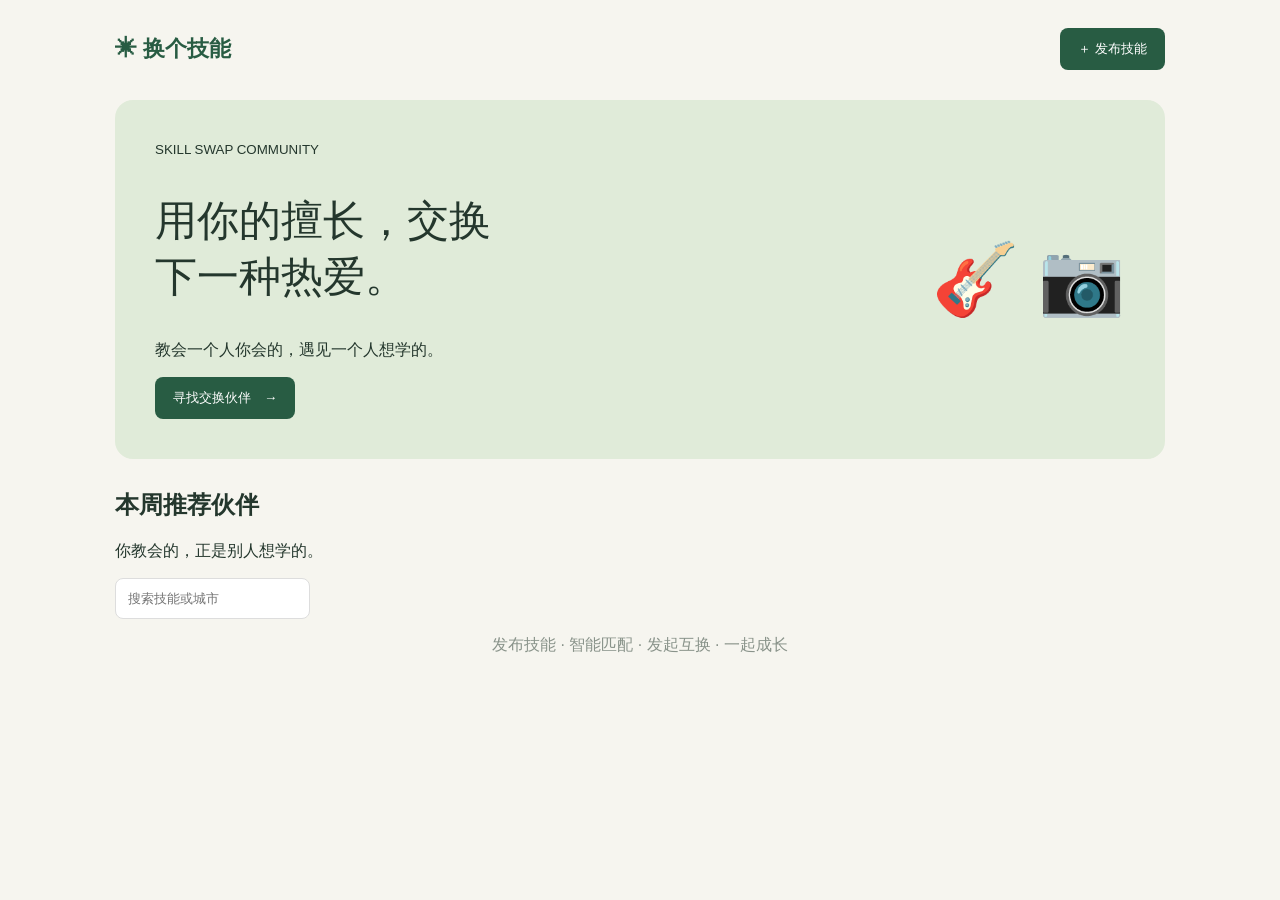
==== index.html @ 458ef76e "Add public SkillSwap homepage" ====
<!doctype html><html lang="zh-CN"><meta charset="utf-8"><meta name="viewport" content="width=device-width,initial-scale=1"><title>换个技能</title><style>body{margin:0;background:#f6f5ef;color:#24372d;font:16px Arial,sans-serif}.wrap{max-width:1050px;margin:auto;padding:28px}.head{display:flex;justify-content:space-between;align-items:center}.logo{font-size:22px;color:#285c43;font-weight:bold}button{border:0;border-radius:8px;padding:12px 18px;background:#285c43;color:white;cursor:pointer}.hero{margin:30px 0;padding:40px;background:#e0ebd9;border-radius:18px;display:flex;justify-content:space-between;align-items:center}.hero h1{font:42px Georgia,serif}.grid{display:grid;grid-template-columns:repeat(3,1fr);gap:16px}.card{background:white;border:1px solid #e7e9e2;border-radius:13px;padding:20px}.tag{display:inline-block;background:#edf3e9;color:#37654a;padding:7px;border-radius:6px;margin:6px 3px}.muted{color:#89938a;font-size:13px}@media(max-width:700px){.grid{grid-template-columns:1fr}.hero{padding:24px}.hero h1{font-size:30px}}</style><div class="wrap"><header class="head"><div class="logo">✳ 换个技能</div><button onclick="publish()">＋ 发布技能</button></header><section class="hero"><div><small>SKILL SWAP COMMUNITY</small><h1>用你的擅长，交换<br>下一种热爱。</h1><p>教会一个人你会的，遇见一个人想学的。</p><button onclick="document.querySelector('#people').scrollIntoView()">寻找交换伙伴　→</button></div><div style="font-size:70px">🎸 📷</div></section><h2 id="people">本周推荐伙伴</h2><p>你教会的，正是别人想学的。</p><input id="q" placeholder="搜索技能或城市" oninput="draw()" style="padding:12px;border:1px solid #ddd;border-radius:8px"><div class="grid" id="cards"></div><p style="text-align:center;color:#89938a">发布技能 · 智能匹配 · 发起互换 · 一起成长</p></div><script>let a=[['林檬','上海','产品设计师','UI设计','日语','你教她 Python，交换 UI设计'],['阿哲','杭州','摄影师','摄影','吉他','你教他 英语，交换 摄影'],['Mia','远程','英语教师','英语口语','烘焙','你教她 烘焙，交换 英语口语'],['小周','上海','工程师','Python','摄影','你教他 摄影，交换 Python'],['安然','苏州','视觉设计师','品牌设计','咖啡','你教她 咖啡，交换 品牌设计'],['嘉木','南京','音乐爱好者','吉他','英语','你教他 英语，交换 吉他']];function draw(){let q=document.querySelector('#q').value.toLowerCase();document.querySelector('#cards').innerHTML=a.filter(x=>x.join(' ').toLowerCase().includes(q)).map((x,i)=>'<article class="card"><h3>◉ '+x[0]+' · '+x[1]+'</h3><p class="muted">'+x[2]+'</p><span class="tag">可教 '+x[3]+'</span><span class="tag">想学 '+x[4]+'</span><p>'+x[5]+'</p><p class="muted">每周都可以约时间，一起练习和成长。</p><button onclick="invite(''+x[0]+'')">发起交换　→</button></article>').join('')}function invite(n){alert('已向 '+n+' 发送技能交换邀请！')}function publish(){let s=prompt('你擅长什么技能？');if(s){a.unshift(['你','本地','新伙伴',s,'待匹配','技能已发布，等待匹配']);draw();alert('发布成功！')}}draw();</script></html>
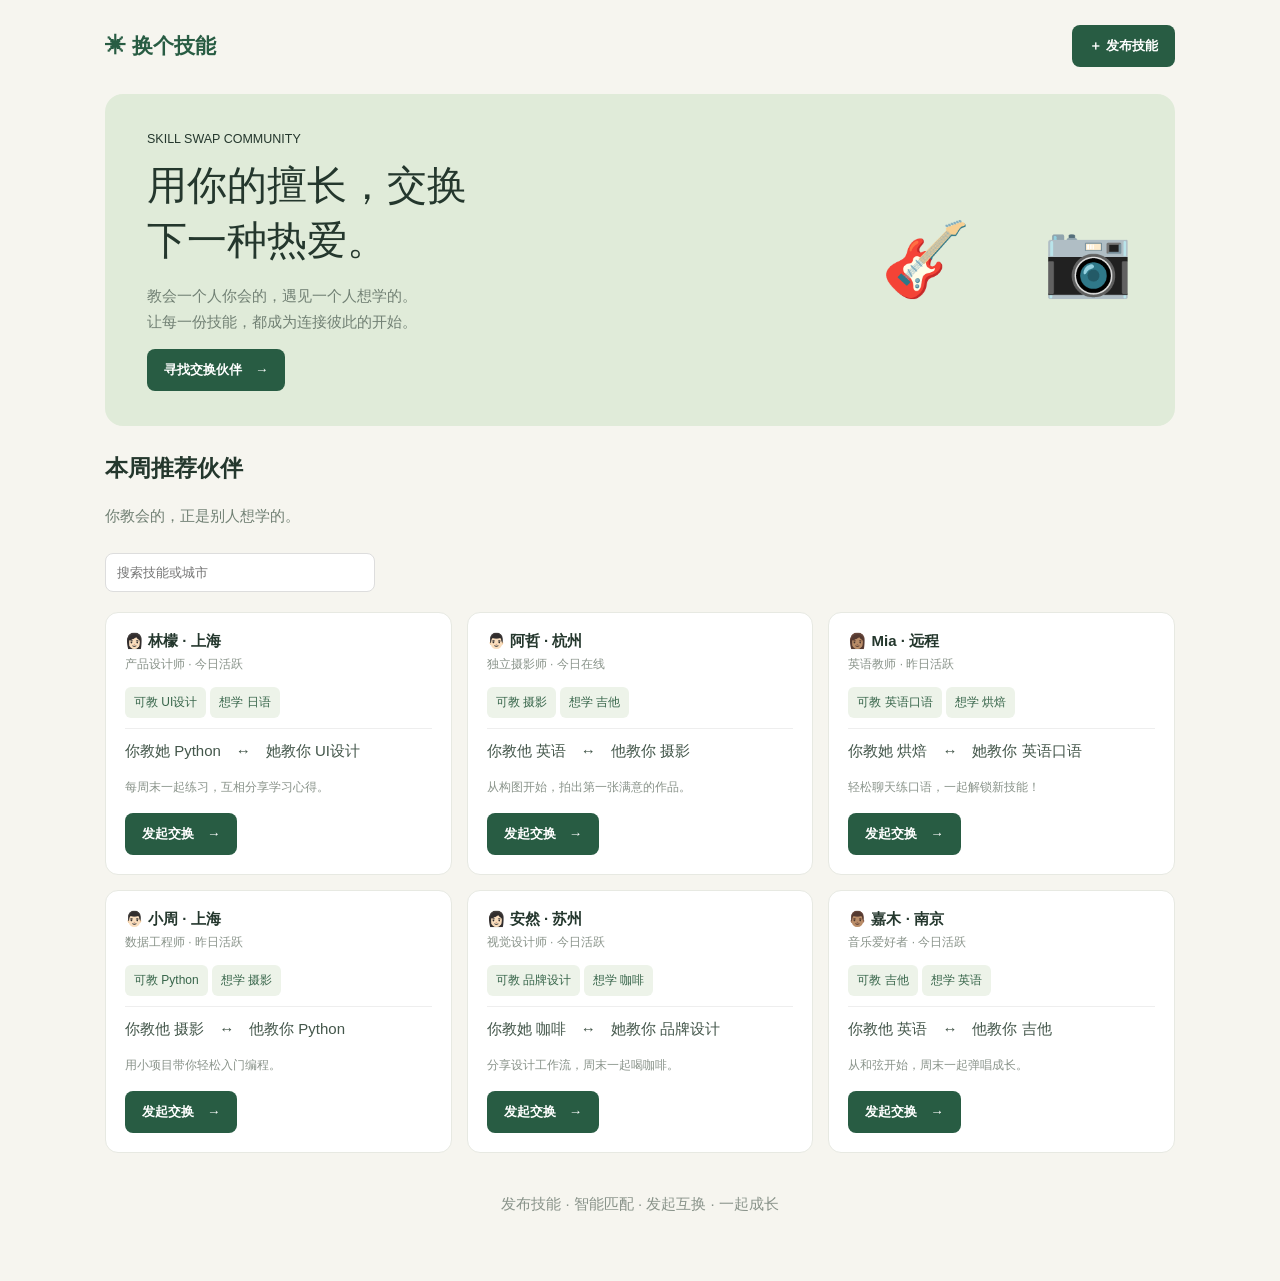
==== commit 0c326df4: "Fix SkillSwap match cards and interactions Updated the title and styles for the skill swap community" ====
--- a/index.html
+++ b/index.html
@@ -1 +1 @@
-<!doctype html><html lang="zh-CN"><meta charset="utf-8"><meta name="viewport" content="width=device-width,initial-scale=1"><title>换个技能</title><style>body{margin:0;background:#f6f5ef;color:#24372d;font:16px Arial,sans-serif}.wrap{max-width:1050px;margin:auto;padding:28px}.head{display:flex;justify-content:space-between;align-items:center}.logo{font-size:22px;color:#285c43;font-weight:bold}button{border:0;border-radius:8px;padding:12px 18px;background:#285c43;color:white;cursor:pointer}.hero{margin:30px 0;padding:40px;background:#e0ebd9;border-radius:18px;display:flex;justify-content:space-between;align-items:center}.hero h1{font:42px Georgia,serif}.grid{display:grid;grid-template-columns:repeat(3,1fr);gap:16px}.card{background:white;border:1px solid #e7e9e2;border-radius:13px;padding:20px}.tag{display:inline-block;background:#edf3e9;color:#37654a;padding:7px;border-radius:6px;margin:6px 3px}.muted{color:#89938a;font-size:13px}@media(max-width:700px){.grid{grid-template-columns:1fr}.hero{padding:24px}.hero h1{font-size:30px}}</style><div class="wrap"><header class="head"><div class="logo">✳ 换个技能</div><button onclick="publish()">＋ 发布技能</button></header><section class="hero"><div><small>SKILL SWAP COMMUNITY</small><h1>用你的擅长，交换<br>下一种热爱。</h1><p>教会一个人你会的，遇见一个人想学的。</p><button onclick="document.querySelector('#people').scrollIntoView()">寻找交换伙伴　→</button></div><div style="font-size:70px">🎸 📷</div></section><h2 id="people">本周推荐伙伴</h2><p>你教会的，正是别人想学的。</p><input id="q" placeholder="搜索技能或城市" oninput="draw()" style="padding:12px;border:1px solid #ddd;border-radius:8px"><div class="grid" id="cards"></div><p style="text-align:center;color:#89938a">发布技能 · 智能匹配 · 发起互换 · 一起成长</p></div><script>let a=[['林檬','上海','产品设计师','UI设计','日语','你教她 Python，交换 UI设计'],['阿哲','杭州','摄影师','摄影','吉他','你教他 英语，交换 摄影'],['Mia','远程','英语教师','英语口语','烘焙','你教她 烘焙，交换 英语口语'],['小周','上海','工程师','Python','摄影','你教他 摄影，交换 Python'],['安然','苏州','视觉设计师','品牌设计','咖啡','你教她 咖啡，交换 品牌设计'],['嘉木','南京','音乐爱好者','吉他','英语','你教他 英语，交换 吉他']];function draw(){let q=document.querySelector('#q').value.toLowerCase();document.querySelector('#cards').innerHTML=a.filter(x=>x.join(' ').toLowerCase().includes(q)).map((x,i)=>'<article class="card"><h3>◉ '+x[0]+' · '+x[1]+'</h3><p class="muted">'+x[2]+'</p><span class="tag">可教 '+x[3]+'</span><span class="tag">想学 '+x[4]+'</span><p>'+x[5]+'</p><p class="muted">每周都可以约时间，一起练习和成长。</p><button onclick="invite(''+x[0]+'')">发起交换　→</button></article>').join('')}function invite(n){alert('已向 '+n+' 发送技能交换邀请！')}function publish(){let s=prompt('你擅长什么技能？');if(s){a.unshift(['你','本地','新伙伴',s,'待匹配','技能已发布，等待匹配']);draw();alert('发布成功！')}}draw();</script></html>
+<!doctype html><html lang="zh-CN"><meta charset="utf-8"><meta name="viewport" content="width=device-width,initial-scale=1"><title>换个技能｜技能互换社区</title><style>*{box-sizing:border-box}body{margin:0;background:#f6f5ef;color:#24372d;font:15px Arial,"Noto Sans SC",sans-serif}.wrap{max-width:1120px;margin:auto;padding:25px}.head{display:flex;justify-content:space-between;align-items:center}.logo{font-size:21px;color:#285c43;font-weight:bold}button{border:0;border-radius:8px;padding:12px 17px;background:#285c43;color:white;cursor:pointer;font-weight:bold}.hero{margin:27px 0;background:#e0ebd9;border-radius:18px;padding:35px 42px;display:flex;justify-content:space-between;align-items:center;min-height:220px}.hero h1{font:40px Georgia,serif;margin:12px 0}.sub{color:#718074;line-height:1.7}.grid{display:grid;grid-template-columns:repeat(3,1fr);gap:15px}.card{background:white;border:1px solid #e7e9e2;border-radius:13px;padding:19px}.person{font-weight:bold}.meta,.muted{color:#89938a;font-size:12px;margin-top:5px}.tag{display:inline-block;background:#edf3e9;color:#37654a;padding:7px 9px;border-radius:6px;margin:14px 4px 10px 0;font-size:12px}.swap{border-top:1px solid #eee;padding:13px 0;color:#43564a}.muted{margin-bottom:17px}.search{padding:11px;border:1px solid #ddd;border-radius:8px;margin:10px 0 20px;width:270px}.foot{text-align:center;color:#89938a;padding:27px}@media(max-width:700px){.grid{grid-template-columns:1fr}.wrap{padding:15px}.hero{padding:25px}.hero h1{font-size:30px}}</style><div class="wrap"><header class="head"><div class="logo">✳ 换个技能</div><button onclick="publish()">＋ 发布技能</button></header><section class="hero"><div><small>SKILL SWAP COMMUNITY</small><h1>用你的擅长，交换<br>下一种热爱。</h1><p class="sub">教会一个人你会的，遇见一个人想学的。<br>让每一份技能，都成为连接彼此的开始。</p><button onclick="document.querySelector('#matches').scrollIntoView()">寻找交换伙伴　→</button></div><div style="font-size:72px">🎸　📷</div></section><h2 id="matches">本周推荐伙伴</h2><p class="sub">你教会的，正是别人想学的。</p><input class="search" placeholder="搜索技能或城市" oninput="find()"><div class="grid"><article class="card"><div class="person">👩🏻 林檬 · 上海</div><div class="meta">产品设计师 · 今日活跃</div><span class="tag">可教 UI设计</span><span class="tag">想学 日语</span><div class="swap">你教她 Python　↔　她教你 UI设计</div><p class="muted">每周末一起练习，互相分享学习心得。</p><button onclick="invite()">发起交换　→</button></article><article class="card"><div class="person">👨🏻 阿哲 · 杭州</div><div class="meta">独立摄影师 · 今日在线</div><span class="tag">可教 摄影</span><span class="tag">想学 吉他</span><div class="swap">你教他 英语　↔　他教你 摄影</div><p class="muted">从构图开始，拍出第一张满意的作品。</p><button onclick="invite()">发起交换　→</button></article><article class="card"><div class="person">👩🏽 Mia · 远程</div><div class="meta">英语教师 · 昨日活跃</div><span class="tag">可教 英语口语</span><span class="tag">想学 烘焙</span><div class="swap">你教她 烘焙　↔　她教你 英语口语</div><p class="muted">轻松聊天练口语，一起解锁新技能！</p><button onclick="invite()">发起交换　→</button></article><article class="card"><div class="person">👨🏻 小周 · 上海</div><div class="meta">数据工程师 · 昨日活跃</div><span class="tag">可教 Python</span><span class="tag">想学 摄影</span><div class="swap">你教他 摄影　↔　他教你 Python</div><p class="muted">用小项目带你轻松入门编程。</p><button onclick="invite()">发起交换　→</button></article><article class="card"><div class="person">👩🏻 安然 · 苏州</div><div class="meta">视觉设计师 · 今日活跃</div><span class="tag">可教 品牌设计</span><span class="tag">想学 咖啡</span><div class="swap">你教她 咖啡　↔　她教你 品牌设计</div><p class="muted">分享设计工作流，周末一起喝咖啡。</p><button onclick="invite()">发起交换　→</button></article><article class="card"><div class="person">👨🏽 嘉木 · 南京</div><div class="meta">音乐爱好者 · 今日活跃</div><span class="tag">可教 吉他</span><span class="tag">想学 英语</span><div class="swap">你教他 英语　↔　他教你 吉他</div><p class="muted">从和弦开始，周末一起弹唱成长。</p><button onclick="invite()">发起交换　→</button></article></div><p class="foot">发布技能 · 智能匹配 · 发起互换 · 一起成长</p></div><script>function find(){let q=document.querySelector('.search').value.toLowerCase();document.querySelectorAll('.card').forEach(c=>c.hidden=!c.innerText.toLowerCase().includes(q))}function invite(){alert('交换邀请已发出！')}function publish(){let s=prompt('你擅长什么技能？');if(s)alert('已发布「'+s+'」，正在为你匹配伙伴！')}</script></html>
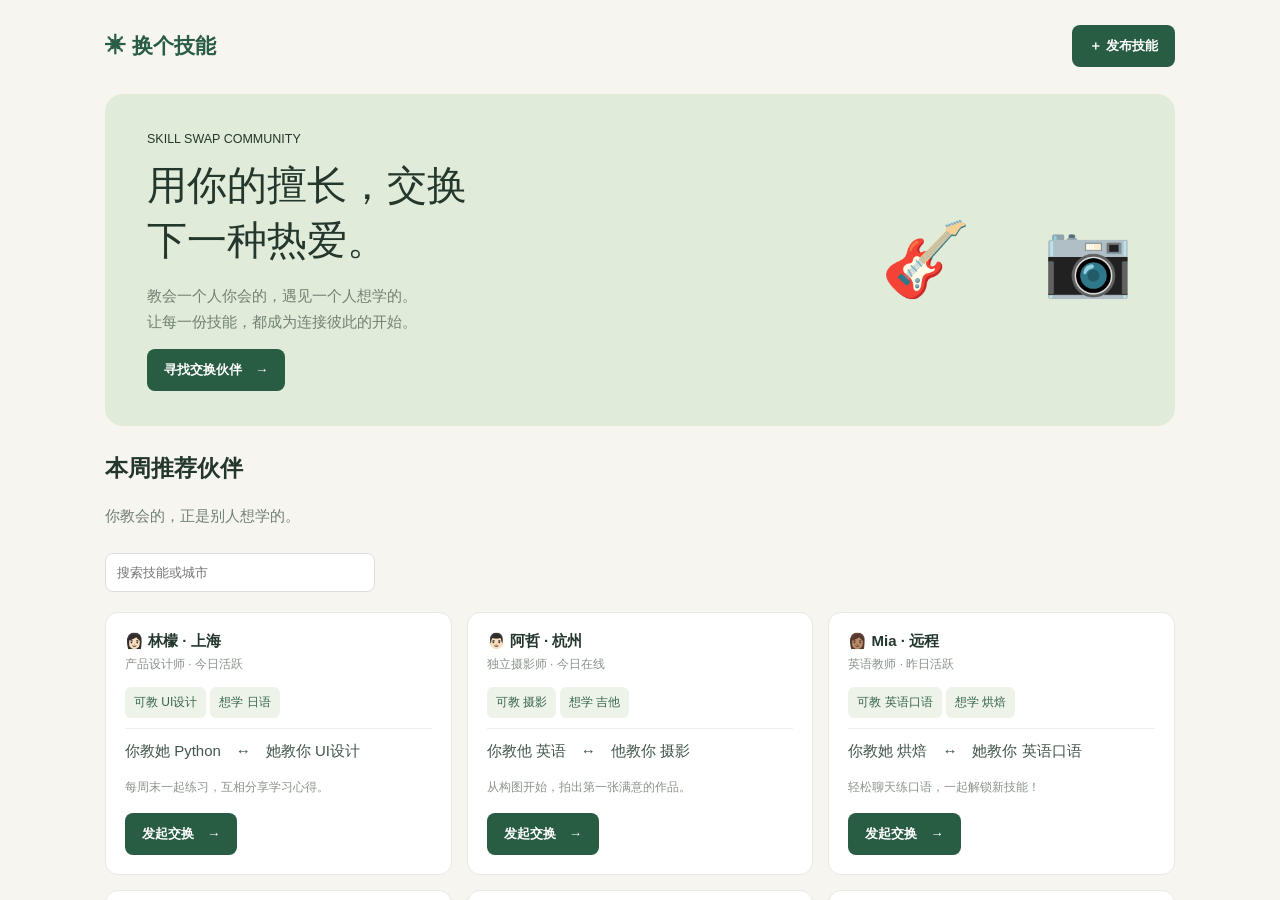
==== commit b03bcdc4: "Restore stable SkillSwap entry" ====
--- a/index.html
+++ b/index.html
@@ -1 +1 @@
-<!doctype html><html lang="zh-CN"><meta charset="utf-8"><meta name="viewport" content="width=device-width,initial-scale=1"><title>换个技能｜技能互换社区</title><style>*{box-sizing:border-box}body{margin:0;background:#f6f5ef;color:#24372d;font:15px Arial,"Noto Sans SC",sans-serif}.wrap{max-width:1120px;margin:auto;padding:25px}.head{display:flex;justify-content:space-between;align-items:center}.logo{font-size:21px;color:#285c43;font-weight:bold}button{border:0;border-radius:8px;padding:12px 17px;background:#285c43;color:white;cursor:pointer;font-weight:bold}.hero{margin:27px 0;background:#e0ebd9;border-radius:18px;padding:35px 42px;display:flex;justify-content:space-between;align-items:center;min-height:220px}.hero h1{font:40px Georgia,serif;margin:12px 0}.sub{color:#718074;line-height:1.7}.grid{display:grid;grid-template-columns:repeat(3,1fr);gap:15px}.card{background:white;border:1px solid #e7e9e2;border-radius:13px;padding:19px}.person{font-weight:bold}.meta,.muted{color:#89938a;font-size:12px;margin-top:5px}.tag{display:inline-block;background:#edf3e9;color:#37654a;padding:7px 9px;border-radius:6px;margin:14px 4px 10px 0;font-size:12px}.swap{border-top:1px solid #eee;padding:13px 0;color:#43564a}.muted{margin-bottom:17px}.search{padding:11px;border:1px solid #ddd;border-radius:8px;margin:10px 0 20px;width:270px}.foot{text-align:center;color:#89938a;padding:27px}@media(max-width:700px){.grid{grid-template-columns:1fr}.wrap{padding:15px}.hero{padding:25px}.hero h1{font-size:30px}}</style><div class="wrap"><header class="head"><div class="logo">✳ 换个技能</div><button onclick="publish()">＋ 发布技能</button></header><section class="hero"><div><small>SKILL SWAP COMMUNITY</small><h1>用你的擅长，交换<br>下一种热爱。</h1><p class="sub">教会一个人你会的，遇见一个人想学的。<br>让每一份技能，都成为连接彼此的开始。</p><button onclick="document.querySelector('#matches').scrollIntoView()">寻找交换伙伴　→</button></div><div style="font-size:72px">🎸　📷</div></section><h2 id="matches">本周推荐伙伴</h2><p class="sub">你教会的，正是别人想学的。</p><input class="search" placeholder="搜索技能或城市" oninput="find()"><div class="grid"><article class="card"><div class="person">👩🏻 林檬 · 上海</div><div class="meta">产品设计师 · 今日活跃</div><span class="tag">可教 UI设计</span><span class="tag">想学 日语</span><div class="swap">你教她 Python　↔　她教你 UI设计</div><p class="muted">每周末一起练习，互相分享学习心得。</p><button onclick="invite()">发起交换　→</button></article><article class="card"><div class="person">👨🏻 阿哲 · 杭州</div><div class="meta">独立摄影师 · 今日在线</div><span class="tag">可教 摄影</span><span class="tag">想学 吉他</span><div class="swap">你教他 英语　↔　他教你 摄影</div><p class="muted">从构图开始，拍出第一张满意的作品。</p><button onclick="invite()">发起交换　→</button></article><article class="card"><div class="person">👩🏽 Mia · 远程</div><div class="meta">英语教师 · 昨日活跃</div><span class="tag">可教 英语口语</span><span class="tag">想学 烘焙</span><div class="swap">你教她 烘焙　↔　她教你 英语口语</div><p class="muted">轻松聊天练口语，一起解锁新技能！</p><button onclick="invite()">发起交换　→</button></article><article class="card"><div class="person">👨🏻 小周 · 上海</div><div class="meta">数据工程师 · 昨日活跃</div><span class="tag">可教 Python</span><span class="tag">想学 摄影</span><div class="swap">你教他 摄影　↔　他教你 Python</div><p class="muted">用小项目带你轻松入门编程。</p><button onclick="invite()">发起交换　→</button></article><article class="card"><div class="person">👩🏻 安然 · 苏州</div><div class="meta">视觉设计师 · 今日活跃</div><span class="tag">可教 品牌设计</span><span class="tag">想学 咖啡</span><div class="swap">你教她 咖啡　↔　她教你 品牌设计</div><p class="muted">分享设计工作流，周末一起喝咖啡。</p><button onclick="invite()">发起交换　→</button></article><article class="card"><div class="person">👨🏽 嘉木 · 南京</div><div class="meta">音乐爱好者 · 今日活跃</div><span class="tag">可教 吉他</span><span class="tag">想学 英语</span><div class="swap">你教他 英语　↔　他教你 吉他</div><p class="muted">从和弦开始，周末一起弹唱成长。</p><button onclick="invite()">发起交换　→</button></article></div><p class="foot">发布技能 · 智能匹配 · 发起互换 · 一起成长</p></div><script>function find(){let q=document.querySelector('.search').value.toLowerCase();document.querySelectorAll('.card').forEach(c=>c.hidden=!c.innerText.toLowerCase().includes(q))}function invite(){alert('交换邀请已发出！')}function publish(){let s=prompt('你擅长什么技能？');if(s)alert('已发布「'+s+'」，正在为你匹配伙伴！')}</script></html>
+<!doctype html><html lang="zh-CN"><meta charset="utf-8"><meta name="viewport" content="width=device-width,initial-scale=1"><title>换个技能</title><style>html,body{margin:0;min-height:100%;overflow:hidden}iframe{display:block;width:100%;height:100vh;border:0}</style><iframe title="换个技能技能互换平台" src="previous-demo.html"></iframe></html>
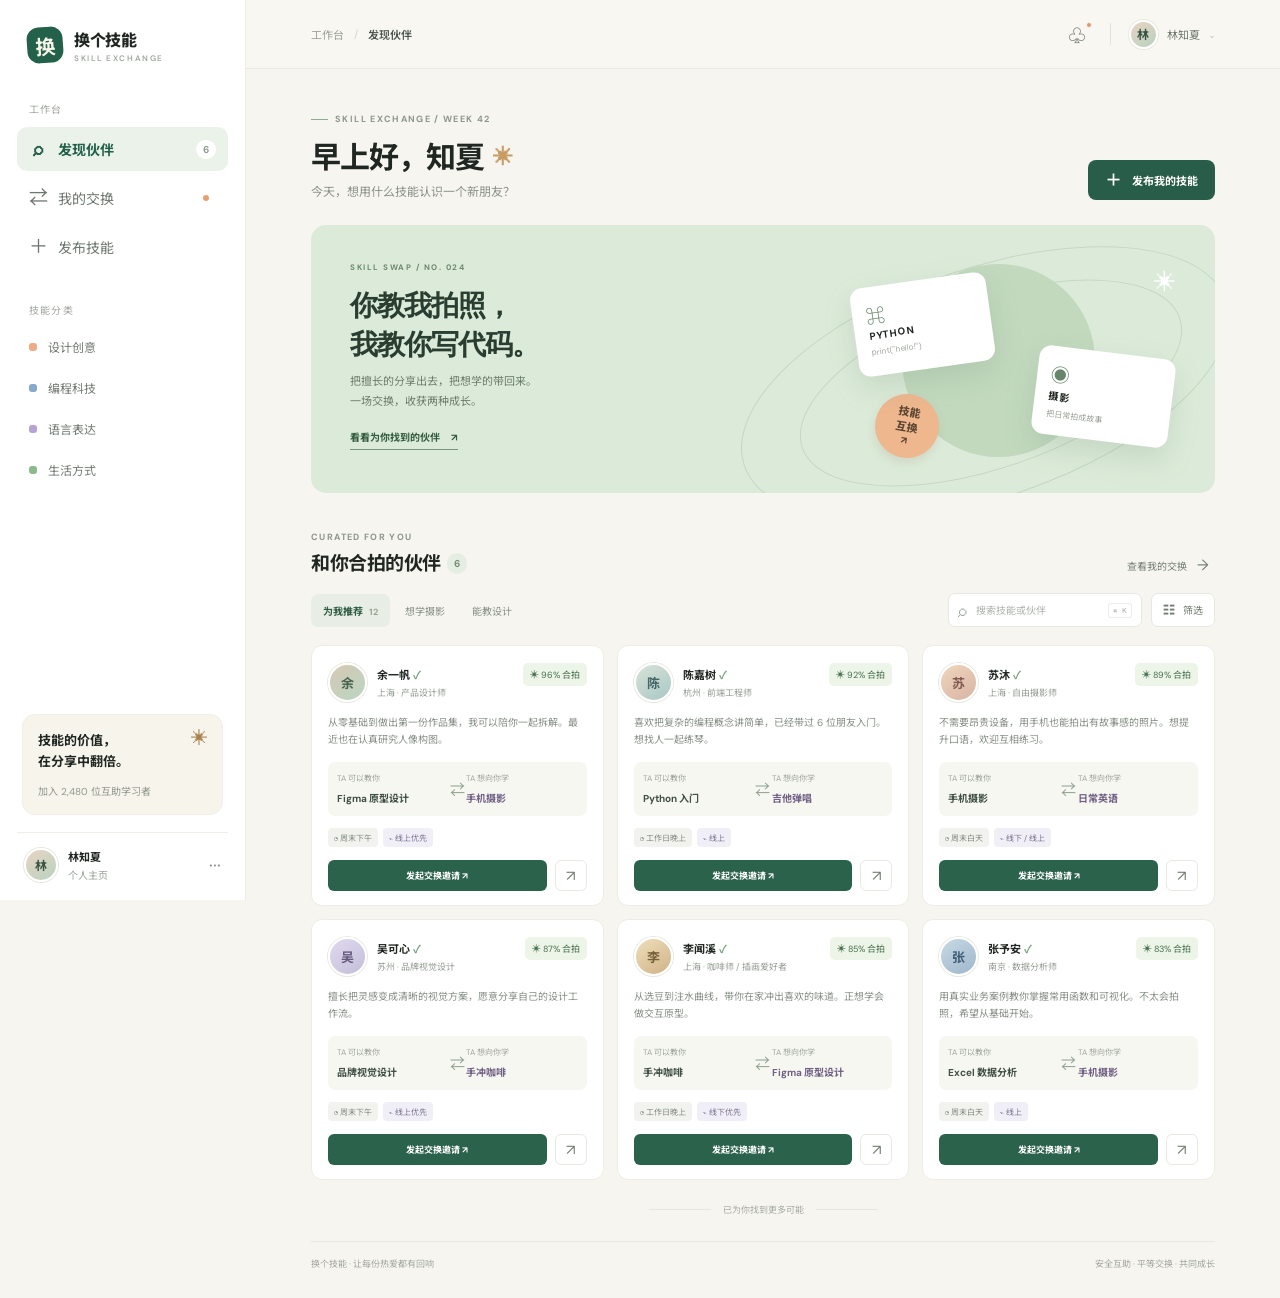
==== commit 017c489f: "Publish full SkillSwap experience" ====
--- a/index.html
+++ b/index.html
@@ -1 +1,79 @@
-<!doctype html><html lang="zh-CN"><meta charset="utf-8"><meta name="viewport" content="width=device-width,initial-scale=1"><title>换个技能</title><style>html,body{margin:0;min-height:100%;overflow:hidden}iframe{display:block;width:100%;height:100vh;border:0}</style><iframe title="换个技能技能互换平台" src="previous-demo.html"></iframe></html>
+<!doctype html>
+<html lang="zh-CN">
+<head>
+  <meta charset="UTF-8">
+  <meta name="viewport" content="width=device-width, initial-scale=1">
+  <meta name="theme-color" content="#f6f5ef">
+  <title>换个技能 · 让擅长的遇见想学的</title>
+  <link rel="preconnect" href="https://fonts.googleapis.com">
+  <link rel="preconnect" href="https://fonts.gstatic.com" crossorigin>
+  <link href="https://fonts.googleapis.com/css2?family=DM+Sans:wght@400;500;600;700&family=Noto+Sans+SC:wght@400;500;600;700;800&display=swap" rel="stylesheet">
+  <link rel="stylesheet" href="styles.css">
+</head>
+<body>
+  <div class="app-shell">
+    <aside class="sidebar">
+      <a class="brand" href="#discover" aria-label="换个技能首页"><span class="brand-mark">换</span><span>换个技能<small>SKILL EXCHANGE</small></span></a>
+      <div class="side-label">工作台</div>
+      <nav class="side-nav" aria-label="主导航">
+        <button class="nav-item active" data-page="discover"><span class="nav-icon">⌕</span>发现伙伴 <span class="nav-count">12</span></button>
+        <button class="nav-item" data-page="exchanges"><span class="nav-icon">⇄</span>我的交换 <span class="nav-dot"></span></button>
+        <button class="nav-item" data-page="publish"><span class="nav-icon">＋</span>发布技能</button>
+      </nav>
+      <div class="side-label explore-label">技能分类</div>
+      <div class="category-list">
+        <button data-category="设计创意"><i class="category-dot peach"></i>设计创意</button>
+        <button data-category="编程科技"><i class="category-dot blue"></i>编程科技</button>
+        <button data-category="语言表达"><i class="category-dot lilac"></i>语言表达</button>
+        <button data-category="生活方式"><i class="category-dot green"></i>生活方式</button>
+      </div>
+      <div class="sidebar-bottom">
+        <div class="community-note"><span class="spark">✳</span><b>技能的价值，<br>在分享中翻倍。</b><small>加入 2,480 位互助学习者</small></div>
+        <button class="profile-mini" data-page="profile"><span class="avatar avatar-me">林</span><span><b>林知夏</b><small>个人主页</small></span><span class="more">···</span></button>
+      </div>
+    </aside>
+
+    <main class="main-area">
+      <header class="topbar">
+        <div class="crumb"><span>工作台</span><b>/</b><strong id="crumb-current">发现伙伴</strong></div>
+        <div class="top-actions"><button class="icon-button" aria-label="通知">♧<i></i></button><span class="top-divider"></span><span class="top-user"><span class="avatar avatar-me">林</span><span>林知夏</span><span class="chevron">⌄</span></span></div>
+      </header>
+
+      <section class="page active" id="page-discover">
+        <div class="welcome-row"><div><div class="eyebrow"><span class="eyebrow-line"></span>SKILL EXCHANGE / WEEK 42</div><h1>早上好，知夏 <span class="wave">✳</span></h1><p>今天，想用什么技能认识一个新朋友？</p></div><button class="button button-dark" data-page="publish"><span>＋</span> 发布我的技能</button></div>
+        <section class="hero-card">
+          <div class="hero-copy"><span class="hero-kicker">SKILL SWAP / NO. 024</span><h2>你教我拍照，<br>我教你写代码。</h2><p>把擅长的分享出去，把想学的带回来。<br>一场交换，收获两种成长。</p><button class="hero-cta" data-scroll="matches">看看为你找到的伙伴 <span>↗</span></button></div>
+          <div class="hero-art" aria-hidden="true"><div class="orbit orbit-one"></div><div class="orbit orbit-two"></div><div class="art-sun"></div><div class="art-card art-code"><span>⌘</span><b>PYTHON</b><small>print("hello!")</small></div><div class="art-card art-camera"><span>◉</span><b>摄影</b><small>把日常拍成故事</small></div><div class="art-sticker">技能<br>互换 <span>↗</span></div><div class="art-sparkle">✳</div></div>
+        </section>
+        <div class="section-title-row" id="matches"><div><div class="eyebrow">CURATED FOR YOU</div><h2>和你合拍的伙伴 <span class="result-num">12</span></h2></div><button class="text-button" data-page="exchanges">查看我的交换 <span>→</span></button></div>
+        <div class="filter-row"><div class="filter-tabs"><button class="filter-tab selected" data-filter="all">为我推荐 <span>12</span></button><button class="filter-tab" data-filter="teach">想学摄影</button><button class="filter-tab" data-filter="learn">能教设计</button></div><label class="search-box"><span>⌕</span><input id="search-input" type="search" placeholder="搜索技能或伙伴"><kbd>⌘ K</kbd></label><button class="filter-button" id="filter-button">☷ <span>筛选</span></button></div>
+        <div class="match-grid" id="match-grid"></div>
+        <div class="load-row"><span></span><small>已为你找到更多可能</small><span></span></div>
+        <footer class="page-footer"><span>换个技能 · 让每份热爱都有回响</span><span>安全互助 · 平等交换 · 共同成长</span></footer>
+      </section>
+
+      <section class="page" id="page-exchanges">
+        <div class="page-heading"><div><div class="eyebrow"><span class="eyebrow-line"></span>YOUR LEARNING JOURNEY</div><h1>我的交换</h1><p>每一次互相成就，都从一个小小的约定开始。</p></div><button class="button button-dark" data-page="publish"><span>＋</span> 发布技能</button></div>
+        <div class="stats-row"><div class="stat-card"><span>进行中的交换</span><b>02</b><small>本周安排了 3 次学习</small></div><div class="stat-card"><span>等待回应</span><b>03</b><small>新的连接正在发生</small></div><div class="stat-card"><span>累计互助时长</span><b>8.5<em>小时</em></b><small>比上个月多了 2 小时</small></div></div>
+        <div class="section-title-row exchange-heading"><div><div class="eyebrow">KEEP THE MOMENTUM</div><h2>交换进度</h2></div></div>
+        <div class="exchange-tabs"><button class="exchange-tab selected" data-state="active">进行中 <span>2</span></button><button class="exchange-tab" data-state="pending">待回应 <span>3</span></button><button class="exchange-tab" data-state="done">已完成 <span>4</span></button></div>
+        <div id="exchange-list" class="exchange-list"></div>
+      </section>
+
+      <section class="page" id="page-publish">
+        <div class="page-heading"><div><div class="eyebrow"><span class="eyebrow-line"></span>GIVE A LITTLE, LEARN A LOT</div><h1>发布你的技能</h1><p>你不需要是专家，只要比对方多走过几步。</p></div><div class="step-indicator"><span class="step-current">01</span><span class="step-line"></span><span>02</span><span class="step-line"></span><span>03</span></div></div>
+        <div class="publish-layout"><form id="publish-form" class="publish-form"><div class="form-card"><div class="form-section-heading"><span class="form-icon peach-bg">↗</span><div><h2>我可以教</h2><p>分享你愿意带别人入门的技能</p></div><span class="required">必填</span></div><label class="field-label">技能名称 <span>*</span></label><div class="skill-input-wrap"><span>✳</span><input required name="teach" placeholder="例如：手机摄影、Excel 数据分析"></div><div class="suggestion-chips"><button type="button" data-fill="teach" data-value="手机摄影">手机摄影</button><button type="button" data-fill="teach" data-value="Figma 原型设计">Figma 原型设计</button><button type="button" data-fill="teach" data-value="Python 入门">Python 入门</button></div><label class="field-label">你的熟练程度</label><div class="level-options"><label><input type="radio" name="teachLevel" value="入门" checked><span>刚刚上手</span></label><label><input type="radio" name="teachLevel" value="熟练"><span>熟练应用</span></label><label><input type="radio" name="teachLevel" value="擅长"><span>经验丰富</span></label></div><label class="field-label">你能带对方做到什么？</label><textarea name="teachDesc" placeholder="例如：从构图和光线开始，带你拍出第一组满意的街拍照片。" rows="3"></textarea></div>
+          <div class="form-card"><div class="form-section-heading"><span class="form-icon lilac-bg">↓</span><div><h2>我想学</h2><p>告诉伙伴你最近好奇的事</p></div><span class="optional">可选</span></div><label class="field-label">想学习的技能</label><div class="skill-input-wrap"><span>⌕</span><input name="learn" placeholder="例如：吉他弹唱、日常英语"></div><div class="suggestion-chips"><button type="button" data-fill="learn" data-value="吉他弹唱">吉他弹唱</button><button type="button" data-fill="learn" data-value="日常英语">日常英语</button><button type="button" data-fill="learn" data-value="烘焙甜点">烘焙甜点</button></div><label class="field-label">希望的交换方式</label><div class="format-options"><label><input type="radio" name="format" value="线上" checked><span>⌁ 线上视频</span></label><label><input type="radio" name="format" value="线下"><span>⌖ 线下见面</span></label><label><input type="radio" name="format" value="都可以"><span>✳ 都可以</span></label></div></div>
+          <div class="form-card availability-card"><div class="form-section-heading"><span class="form-icon green-bg">◷</span><div><h2>什么时候方便？</h2><p>让匹配更容易发生</p></div></div><div class="availability-options"><label><input type="checkbox" name="time" value="工作日晚上"><span>工作日晚上</span></label><label><input type="checkbox" name="time" value="周末白天"><span>周末白天</span></label><label><input type="checkbox" name="time" value="周末晚上"><span>周末晚上</span></label></div></div><div class="form-actions"><button class="button button-light" type="button" data-page="discover">先逛逛</button><button class="button button-dark" type="submit">发布并寻找伙伴 <span>→</span></button></div></form>
+          <aside class="publish-aside"><div class="preview-card"><div class="preview-label">伙伴会看到</div><div class="preview-person"><span class="avatar avatar-me">林</span><span><b>林知夏</b><small>上海 · 线上优先</small></span><span class="verified">✓</span></div><div class="preview-skills"><small>我可以教</small><div id="preview-teach" class="preview-skill teach-skill">你的技能会显示在这里</div><small>我想学</small><div id="preview-learn" class="preview-skill learn-skill">添加想学的技能（可选）</div></div><div class="preview-match"><span>✳</span><div><b>填写越具体，匹配越合拍</b><small>说说你的经验和期待吧</small></div></div></div><div class="trust-note"><span>♡</span><p><b>友好提醒</b><br>互换以平等自愿为原则。先通过站内消息沟通，确认期待和安排，再开始第一次体验。</p></div></aside></div>
+      </section>
+
+      <section class="page" id="page-profile"><div class="page-heading"><div><div class="eyebrow">YOUR PROFILE</div><h1>个人主页</h1><p>让伙伴认识真实的你。</p></div></div><div class="profile-panel"><span class="avatar avatar-me large">林</span><div><h2>林知夏</h2><p>上海 · 设计爱好者 · 线上优先</p><div class="skill-pills"><span>可教：Figma 原型设计</span><span>想学：手机摄影</span></div></div><button class="button button-light" id="edit-profile">编辑资料</button></div></section>
+    </main>
+  </div>
+  <dialog id="match-dialog" class="match-dialog"><button class="dialog-close" aria-label="关闭">×</button><div id="dialog-content"></div></dialog>
+  <dialog id="invite-dialog" class="invite-dialog"><button class="dialog-close" aria-label="关闭">×</button><div id="invite-content"></div></dialog>
+  <div class="toast" id="toast" role="status"></div>
+  <script src="app.js"></script>
+</body>
+</html>
--- a/styles.css
+++ b/styles.css
@@ -0,0 +1,5 @@
+:root{--ink:#202722;--muted:#7c847d;--line:#e9e9e2;--paper:#f6f5ef;--white:#fff;--green:#23614b;--mint:#d8eadb;--peach:#f1b18c;--lilac:#e3ddf2;--serif:Georgia,'Noto Serif SC',serif}*{box-sizing:border-box}html{scroll-behavior:smooth}body{margin:0;background:var(--paper);color:var(--ink);font-family:'DM Sans','Noto Sans SC',sans-serif;font-size:14px}button,input,textarea{font:inherit}button{color:inherit}.app-shell{min-height:100vh}.sidebar{position:fixed;inset:0 auto 0 0;width:246px;background:#fff;border-right:1px solid #edede7;padding:27px 17px 18px;display:flex;flex-direction:column;z-index:5}.brand{display:flex;align-items:center;gap:11px;text-decoration:none;color:var(--ink);font-weight:800;font-size:16px;letter-spacing:-.3px;padding:0 10px 38px}.brand-mark{width:36px;height:36px;border-radius:12px;background:var(--green);color:#f7f5e9;display:grid;place-items:center;font-size:20px;font-weight:700;transform:rotate(-4deg)}.brand small{display:block;color:#a0a69f;font-size:8px;letter-spacing:1.65px;margin-top:2px;font-weight:600}.side-label{font-size:10px;text-transform:uppercase;letter-spacing:1.2px;color:#a1a69e;padding:0 12px 11px}.side-nav{display:grid;gap:5px}.nav-item{width:100%;border:0;background:transparent;padding:12px 12px;border-radius:10px;text-align:left;display:flex;align-items:center;gap:12px;color:#6d766f;cursor:pointer;transition:.18s}.nav-item:hover,.category-list button:hover{background:#f6f7f3}.nav-item.active{color:var(--green);background:#eaf2e9;font-weight:700}.nav-icon{width:17px;font-size:19px;text-align:center;line-height:14px}.nav-count{margin-left:auto;font-size:10px;color:#8f9b90;background:#fff;border-radius:10px;padding:3px 7px}.nav-dot{width:6px;height:6px;background:#e99f74;border-radius:50%;margin-left:auto;margin-right:7px}.explore-label{margin-top:33px}.category-list{display:grid;gap:3px}.category-list button{border:0;background:transparent;text-align:left;padding:10px 12px;border-radius:9px;color:#737b74;display:flex;gap:11px;align-items:center;cursor:pointer;font-size:12px}.category-dot{width:8px;height:8px;border-radius:3px}.peach{background:#ecac85}.blue{background:#86a9cc}.lilac{background:#b5a3d6}.green{background:#8db991}.sidebar-bottom{margin-top:auto}.community-note{margin:0 5px 17px;background:#f6f4eb;border:1px solid #f0eee5;border-radius:13px;padding:16px 15px;position:relative}.community-note b{font-size:13px;line-height:1.6;display:block}.community-note small{font-size:10px;color:#92988e;display:block;margin-top:10px}.spark{position:absolute;right:14px;top:12px;color:#a8814d;font-size:17px}.profile-mini{display:flex;align-items:center;gap:10px;border:0;border-top:1px solid #efefe9;padding:15px 7px 0;background:transparent;width:100%;text-align:left;cursor:pointer}.profile-mini b,.profile-mini small{display:block}.profile-mini b{font-size:11px}.profile-mini small{font-size:10px;color:#98a098;margin-top:3px}.more{margin-left:auto;color:#8d938d;font-size:19px}.avatar{width:34px;height:34px;border-radius:50%;display:inline-grid;place-items:center;flex:none;font-weight:700;font-size:12px;color:#4f6550;background:linear-gradient(145deg,#e5d8c1,#bdd1bd);border:2px solid #fff;box-shadow:0 0 0 1px #e8e8df}.avatar-me{background:linear-gradient(145deg,#ead4c4,#b8d2bf);color:#385444}.main-area{margin-left:246px;min-height:100vh}.topbar{height:69px;border-bottom:1px solid #eaeae4;display:flex;align-items:center;justify-content:space-between;padding:0 6.3%;background:rgba(250,249,244,.76)}.crumb{font-size:11px;color:#9ba198;display:flex;gap:10px;align-items:center}.crumb b{font-weight:400;color:#d2d5cf}.crumb strong{color:#4b554e;font-weight:600}.top-actions{display:flex;align-items:center;gap:18px;color:#6f776f}.icon-button{border:0;background:transparent;font-size:18px;position:relative;cursor:pointer}.icon-button i{position:absolute;right:0;top:2px;width:6px;height:6px;background:#de9874;border:1px solid var(--paper);border-radius:50%}.top-divider{height:22px;border-left:1px solid #e3e4dd}.top-user{display:flex;align-items:center;gap:9px;font-size:11px}.top-user .avatar{width:29px;height:29px}.chevron{color:#a3aaa2}.page{display:none;max-width:1250px;margin:0 auto;padding:44px 6.3% 28px}.page.active{display:block;animation:enter .28s ease}@keyframes enter{from{opacity:0;transform:translateY(5px)}to{opacity:1;transform:none}}.welcome-row,.page-heading{display:flex;justify-content:space-between;align-items:flex-end;margin-bottom:25px}.eyebrow{font-size:9px;letter-spacing:1.35px;color:#8c968c;font-weight:700}.eyebrow-line{display:inline-block;width:17px;border-top:1px solid #8eaa91;vertical-align:middle;margin-right:7px}.welcome-row h1,.page-heading h1{font-size:30px;letter-spacing:-1.2px;margin:8px 0 5px;font-weight:700}.welcome-row p,.page-heading p{margin:0;color:#8b928a;font-size:12px}.wave{font-size:20px;color:#c99c65;vertical-align:4px;margin-left:3px}.button{border:0;border-radius:8px;padding:12px 17px;font-size:11px;font-weight:700;display:inline-flex;align-items:center;gap:10px;cursor:pointer;transition:transform .15s,background .15s}.button:hover{transform:translateY(-1px)}.button-dark{background:#285d49;color:white}.button-dark:hover{background:#1c4c39}.button-dark span{font-size:17px;line-height:10px}.button-light{border:1px solid #e4e6de;background:#fff;color:#46544a}.hero-card{height:268px;border-radius:15px;background:#dcebd9;overflow:hidden;position:relative;display:flex;margin-bottom:38px}.hero-copy{position:relative;z-index:2;padding:31px 39px}.hero-kicker{font-size:8px;letter-spacing:1.5px;font-weight:700;color:#6d886e}.hero-copy h2{font-family:var(--serif);font-size:28px;line-height:1.38;letter-spacing:-1px;margin:13px 0 8px;color:#293e31}.hero-copy p{font-size:11px;line-height:1.8;color:#6d7d6d;margin:0 0 15px}.hero-cta{background:transparent;border:0;border-bottom:1px solid #78947b;padding:0 0 5px;color:#335c41;font-size:10px;cursor:pointer;font-weight:700}.hero-cta span{margin-left:9px}.hero-art{position:absolute;inset:0 0 0 45%;overflow:hidden}.orbit{position:absolute;border:1px solid rgba(72,111,79,.16);border-radius:50%;transform:rotate(-19deg)}.orbit-one{width:510px;height:230px;right:-25px;top:43px}.orbit-two{width:400px;height:170px;right:24px;top:73px}.art-sun{position:absolute;width:193px;height:193px;border-radius:50%;background:#c2d9be;right:120px;top:39px}.art-card{position:absolute;z-index:1;width:137px;height:89px;border-radius:12px;background:#fff;box-shadow:0 12px 28px #75937938;padding:14px 14px;transform:rotate(-8deg);display:flex;flex-direction:column}.art-card span{font-size:19px;color:#658669}.art-card b{font-size:10px;letter-spacing:1px}.art-card small{font-size:8px;color:#9da59b;margin-top:5px}.art-code{top:55px;right:224px}.art-camera{top:127px;right:43px;transform:rotate(7deg)}.art-sticker{position:absolute;right:276px;top:169px;background:#eeb78e;color:#5f4834;width:64px;height:64px;display:grid;place-content:center;text-align:center;border-radius:50%;font-size:11px;font-weight:800;line-height:1.3;transform:rotate(10deg);box-shadow:0 5px 10px #9b785c2b}.art-sticker span{font-size:10px}.art-sparkle{position:absolute;right:39px;top:43px;color:#fff;font-size:22px}.section-title-row{display:flex;align-items:flex-end;justify-content:space-between;margin-bottom:17px}.section-title-row h2{font-size:19px;letter-spacing:-.5px;margin:5px 0 0}.result-num{font-size:10px;color:#778c76;background:#e5eee2;padding:4px 7px;border-radius:10px;vertical-align:3px;margin-left:3px}.text-button{border:0;background:none;color:#768176;font-size:10px;cursor:pointer}.text-button span{font-size:15px;margin-left:7px}.filter-row{display:flex;align-items:center;gap:9px;margin-bottom:18px}.filter-tabs{display:flex;gap:3px;align-items:center;flex:1}.filter-tab{border:0;background:transparent;color:#8a9189;padding:9px 12px;border-radius:7px;font-size:10px;cursor:pointer}.filter-tab.selected{background:#e8eee5;color:#315e47;font-weight:700}.filter-tab span{font-size:9px;color:#99a494;margin-left:4px}.search-box{height:34px;width:194px;border:1px solid #e7e8e0;border-radius:7px;background:#fff;display:flex;align-items:center;padding:0 9px;gap:7px;color:#9ba39a}.search-box>span{font-size:17px}.search-box input{width:100%;border:0;outline:0;font-size:10px;color:var(--ink);background:transparent}.search-box input::placeholder{color:#aeb4ad}.search-box kbd{font-size:8px;white-space:nowrap;border:1px solid #ebede8;border-radius:3px;padding:2px 4px;color:#a9aea6}.filter-button{height:34px;border:1px solid #e7e8e0;background:#fff;color:#727d73;border-radius:7px;padding:0 11px;font-size:12px;cursor:pointer}.filter-button span{font-size:10px;margin-left:5px}.match-grid{display:grid;grid-template-columns:repeat(3,minmax(0,1fr));gap:13px}.match-card{background:#fff;border:1px solid #ededE7;border-radius:11px;padding:17px 16px 14px;min-width:0;transition:transform .18s,box-shadow .18s,border-color .18s}.match-card:hover{transform:translateY(-3px);box-shadow:0 9px 22px #3248320d;border-color:#dce5d9}.match-top{display:flex;align-items:center;gap:10px}.match-top .avatar{width:39px;height:39px;font-size:13px}.match-name{min-width:0}.match-name b{display:block;font-size:11px}.match-name small{display:block;color:#969e96;font-size:9px;margin-top:4px}.online-dot{width:6px;height:6px;background:#6bb17f;border-radius:50%;display:inline-block;margin-right:4px}.match-score{margin-left:auto;align-self:flex-start;font-size:9px;color:#47704f;background:#edf5e9;border-radius:5px;padding:5px 7px;white-space:nowrap}.match-bio{font-size:10px;line-height:1.65;color:#879087;margin:13px 0 14px;min-height:31px}.swap-box{display:grid;grid-template-columns:1fr 18px 1fr;align-items:center;background:#f7f7f2;border-radius:7px;padding:10px 9px;margin-bottom:12px}.swap-col small{display:block;color:#a0a69d;font-size:8px;margin-bottom:5px}.swap-col b{font-size:10px;color:#405144}.swap-col.learn b{color:#716184}.swap-arrow{color:#92a291;text-align:center;font-size:15px}.tag-row{display:flex;gap:5px;margin:0 0 13px}.tag{font-size:8px;border-radius:4px;padding:4px 6px;background:#f2f3ee;color:#858d83}.tag.online{background:#f0eff7;color:#817694}.match-actions{display:flex;align-items:center;gap:8px}.invite-button{flex:1;border:0;border-radius:6px;background:#2b624c;color:#fff;height:31px;font-size:9px;font-weight:700;cursor:pointer}.invite-button:hover{background:#1d4d39}.detail-button{width:32px;height:31px;border:1px solid #e8e9e3;background:#fff;border-radius:6px;font-size:15px;color:#738073;cursor:pointer}.load-row{display:flex;align-items:center;justify-content:center;gap:12px;margin:23px 0 25px;color:#a7aca4}.load-row span{width:62px;border-top:1px solid #e4e6df}.load-row small{font-size:9px}.page-footer{border-top:1px solid #e7e8e1;padding-top:15px;display:flex;justify-content:space-between;font-size:9px;color:#a3a99f}.page-heading{align-items:center;margin-bottom:28px}.page-heading h1{font-size:31px}.step-indicator{display:flex;align-items:center;gap:8px;color:#b3b9b1;font-size:10px}.step-current{color:#fff;background:#2d654d;width:23px;height:23px;border-radius:50%;display:grid;place-items:center;font-size:9px}.step-line{width:23px;border-top:1px solid #dfe3dc}.stats-row{display:grid;grid-template-columns:repeat(3,1fr);gap:13px;margin:5px 0 38px}.stat-card{background:#fff;border:1px solid #edeee8;border-radius:10px;padding:16px 18px}.stat-card>span{display:block;color:#8e968d;font-size:10px}.stat-card>b{display:block;font-size:25px;margin:7px 0 5px;letter-spacing:-.5px}.stat-card em{font-style:normal;font-size:11px;font-weight:500;margin-left:3px}.stat-card small{color:#a2a89f;font-size:9px}.exchange-heading{margin-bottom:14px}.exchange-tabs{display:flex;gap:23px;border-bottom:1px solid #e3e5de;margin-bottom:14px}.exchange-tab{border:0;background:transparent;padding:0 1px 11px;color:#92998f;font-size:10px;cursor:pointer;position:relative}.exchange-tab.selected{color:#315d47;font-weight:700}.exchange-tab.selected:after{content:'';position:absolute;bottom:-1px;left:0;right:0;border-bottom:2px solid #3e7557}.exchange-tab span{margin-left:4px;color:#9ca398}.exchange-list{display:grid;gap:10px}.exchange-card{background:#fff;border:1px solid #ebede6;border-radius:10px;padding:15px 17px;display:grid;grid-template-columns:minmax(180px,1fr) minmax(200px,1.2fr) auto;align-items:center;gap:16px}.exchange-person{display:flex;align-items:center;gap:10px}.exchange-person .avatar{width:38px;height:38px}.exchange-person b{display:block;font-size:11px}.exchange-person small{display:block;color:#98a097;font-size:9px;margin-top:4px}.exchange-what{display:flex;align-items:center;gap:12px;background:#f7f7f3;border-radius:7px;padding:9px 12px}.exchange-what div{flex:1}.exchange-what small{display:block;color:#a1a79e;font-size:8px;margin-bottom:4px}.exchange-what b{font-size:10px}.exchange-what .swap-arrow{flex:none}.exchange-meta{display:flex;align-items:center;gap:11px}.status-pill{border-radius:5px;padding:5px 8px;font-size:9px;color:#557650;background:#edf4e9;white-space:nowrap}.status-pill.pending{background:#fbf1e5;color:#a37841}.status-pill.done{background:#f0f0ee;color:#8b908a}.exchange-time{color:#9ca39b;font-size:9px;white-space:nowrap}.small-action{border:1px solid #e5e8e0;background:white;border-radius:6px;padding:7px 9px;font-size:9px;white-space:nowrap;cursor:pointer}.small-action:hover{border-color:#8cac8c;color:#315e47}.publish-layout{display:grid;grid-template-columns:minmax(0,1.5fr) minmax(220px,.72fr);gap:18px;align-items:start}.publish-form{display:grid;gap:12px}.form-card{background:#fff;border:1px solid #eceee7;border-radius:11px;padding:20px 21px}.form-section-heading{display:flex;align-items:center;gap:11px;margin-bottom:21px}.form-icon{width:34px;height:34px;border-radius:9px;display:grid;place-items:center;font-size:18px}.peach-bg{background:#fbede3;color:#b97951}.lilac-bg{background:#f0ebf8;color:#8a76a7}.green-bg{background:#e8f2e8;color:#588060}.form-section-heading h2{font-size:13px;margin:0 0 4px}.form-section-heading p{margin:0;color:#9ba198;font-size:9px}.required,.optional{margin-left:auto;font-size:9px;color:#bb7955}.optional{color:#a0a69d}.field-label{display:block;font-size:10px;font-weight:700;color:#5e695f;margin:15px 0 8px}.field-label span{color:#df8a68}.skill-input-wrap{height:40px;border:1px solid #e6e9e1;border-radius:7px;display:flex;align-items:center;gap:9px;padding:0 12px;color:#9bae9a}.skill-input-wrap:focus-within{border-color:#83a589;box-shadow:0 0 0 3px #e7f0e5}.skill-input-wrap input{flex:1;min-width:0;border:0;outline:0;font-size:10px;background:transparent;color:#465249}.skill-input-wrap input::placeholder{color:#b4bab2}.suggestion-chips{display:flex;gap:6px;flex-wrap:wrap;margin-top:8px}.suggestion-chips button{border:1px solid #e8ebe4;border-radius:5px;background:#fff;color:#91998f;font-size:8px;padding:5px 8px;cursor:pointer}.suggestion-chips button:hover{color:#42694c;border-color:#a8c0a6}.level-options,.format-options{display:flex;gap:7px}.level-options label,.format-options label{flex:1}.level-options input,.format-options input,.availability-options input{position:absolute;opacity:0;pointer-events:none}.level-options span,.format-options span{display:block;text-align:center;border:1px solid #e8eae3;border-radius:6px;padding:9px 5px;font-size:9px;color:#858e84;cursor:pointer}.level-options input:checked+span,.format-options input:checked+span{border-color:#8eae92;background:#f1f6ef;color:#42694c;font-weight:700}.form-card textarea{width:100%;resize:vertical;border:1px solid #e6e9e1;border-radius:7px;padding:11px 12px;outline:0;font-size:10px;color:#4c584e;line-height:1.7}.form-card textarea:focus{border-color:#83a589;box-shadow:0 0 0 3px #e7f0e5}.form-card textarea::placeholder{color:#b1b8af}.availability-options{display:flex;gap:7px}.availability-options span{display:block;border:1px solid #e8eae3;border-radius:6px;padding:9px 10px;font-size:9px;color:#858e84;cursor:pointer}.availability-options input:checked+span{border-color:#8eae92;background:#f1f6ef;color:#42694c}.form-actions{display:flex;justify-content:flex-end;gap:8px;padding:2px 0}.form-actions .button{padding:12px 16px}.publish-aside{position:sticky;top:22px;display:grid;gap:12px}.preview-card{background:#fff;border:1px solid #e9ebe4;border-radius:11px;padding:17px}.preview-label{font-size:9px;color:#a1a79e;letter-spacing:.4px;margin-bottom:14px}.preview-person{display:flex;align-items:center;gap:9px;border-bottom:1px solid #f0f1ec;padding-bottom:13px}.preview-person .avatar{width:36px;height:36px}.preview-person b{display:block;font-size:10px}.preview-person small{display:block;font-size:8px;color:#a0a69e;margin-top:4px}.verified{margin-left:auto;width:17px;height:17px;display:grid;place-items:center;border-radius:50%;color:#fff;background:#78a47b;font-size:10px}.preview-skills{padding:13px 0}.preview-skills>small{display:block;font-size:8px;color:#a2a89f;margin:4px 0}.preview-skill{font-size:9px;padding:8px 9px;border-radius:5px;margin-bottom:9px}.teach-skill{background:#f9eee6;color:#a5795e}.learn-skill{background:#f0edf7;color:#827693}.preview-match{display:flex;gap:9px;border-radius:7px;background:#f5f7f1;padding:10px;color:#648164}.preview-match>span{font-size:16px}.preview-match b,.preview-match small{display:block}.preview-match b{font-size:9px}.preview-match small{font-size:8px;color:#9ca59a;margin-top:4px}.trust-note{display:flex;gap:10px;background:#f3f1e8;border-radius:9px;padding:13px;color:#8a765c}.trust-note>span{font-size:17px}.trust-note p{font-size:9px;line-height:1.7;margin:0;color:#918876}.trust-note b{color:#73644c}.profile-panel{background:#fff;border:1px solid #eceee7;border-radius:12px;padding:24px;display:flex;align-items:center;gap:18px}.avatar.large{width:66px;height:66px;font-size:21px}.profile-panel h2{margin:0 0 6px;font-size:19px}.profile-panel p{margin:0 0 11px;color:#929a91;font-size:11px}.profile-panel .button{margin-left:auto}.skill-pills{display:flex;gap:6px;flex-wrap:wrap}.skill-pills span{background:#f1f4ee;color:#617b61;border-radius:5px;padding:6px 8px;font-size:9px}.match-dialog,.invite-dialog{border:0;border-radius:14px;padding:0;width:min(470px,calc(100% - 30px));box-shadow:0 25px 80px #172c1d35;overflow:visible}.match-dialog::backdrop,.invite-dialog::backdrop{background:#18231e66;backdrop-filter:blur(3px)}.dialog-close{position:absolute;right:13px;top:11px;width:30px;height:30px;border:0;border-radius:50%;background:#f3f4ef;font-size:20px;color:#7e887f;cursor:pointer;z-index:2}.dialog-body{padding:27px}.dialog-head{display:flex;gap:13px;align-items:center;padding-bottom:19px;border-bottom:1px solid #eceee8}.dialog-head .avatar{width:53px;height:53px}.dialog-head h2{margin:0 0 5px;font-size:18px}.dialog-head p{margin:0;color:#98a097;font-size:10px}.dialog-score{margin-left:auto;align-self:flex-start;color:#4c774e;background:#edf5e9;border-radius:5px;font-size:9px;padding:6px}.dialog-bio{font-size:11px;line-height:1.8;color:#737e74;margin:17px 0}.dialog-skills{display:grid;grid-template-columns:1fr 22px 1fr;align-items:center;background:#f7f7f3;border-radius:8px;padding:13px}.dialog-skills small{display:block;color:#a2a99f;font-size:9px;margin-bottom:6px}.dialog-skills b{font-size:11px}.dialog-details{display:flex;gap:9px;margin:15px 0}.dialog-details span{background:#f2f3ee;border-radius:5px;padding:6px 8px;font-size:9px;color:#858e83}.dialog-footer{display:flex;gap:9px;margin-top:19px}.dialog-footer button{flex:1}.invite-intro{padding:27px 27px 20px}.invite-intro .eyebrow{margin-bottom:7px}.invite-intro h2{font-size:19px;margin:0 0 7px}.invite-intro p{font-size:10px;color:#929b91;margin:0}.invite-form{padding:0 27px 25px}.invite-form label{font-size:10px;font-weight:700;color:#626e63;display:block;margin:14px 0 7px}.invite-form select,.invite-form textarea{width:100%;border:1px solid #e6e9e1;border-radius:7px;padding:10px;font-size:10px;color:#5b685d;background:#fff;outline:0}.invite-form textarea{height:90px;resize:vertical;line-height:1.6}.invite-form .button{width:100%;justify-content:center;margin-top:17px}.toast{position:fixed;bottom:22px;left:50%;transform:translate(-50%,15px);opacity:0;pointer-events:none;background:#263d30;color:white;border-radius:7px;padding:11px 17px;font-size:10px;box-shadow:0 8px 20px #16261c2c;transition:.22s;z-index:20}.toast.show{opacity:1;transform:translate(-50%,0)}.empty-state{background:#fff;border:1px dashed #dfe4da;border-radius:10px;padding:36px;text-align:center;color:#929b91;font-size:11px}.empty-state b{display:block;color:#526653;font-size:13px;margin-bottom:7px}
+.avatar-one{background:linear-gradient(145deg,#d6c8b5,#bad6c1);color:#49634e}.avatar-two{background:linear-gradient(145deg,#d8e3d7,#a9c7c5);color:#456568}.avatar-three{background:linear-gradient(145deg,#f0d5bc,#d8b4a5);color:#805d52}.avatar-four{background:linear-gradient(145deg,#e1d9ef,#c4bed9);color:#665a7d}.avatar-five{background:linear-gradient(145deg,#efdfbb,#cfb287);color:#76613b}.avatar-six{background:linear-gradient(145deg,#c7d9e4,#9eb7cb);color:#435e76}.category-list button.selected{background:#f0f4ed;color:#44684b;font-weight:700}
+@media(min-width:1440px){.page{padding-left:7%;padding-right:7%}.hero-card{height:290px}.match-card{padding:20px}}
+@media(max-width:1100px){.sidebar{width:215px}.main-area{margin-left:215px}.page{padding-left:4%;padding-right:4%}.topbar{padding:0 4%}.match-grid{grid-template-columns:repeat(2,minmax(0,1fr))}.match-card:nth-child(3){display:none}.publish-layout{grid-template-columns:minmax(0,1.4fr) minmax(200px,.7fr)}.art-code{right:170px}.art-sticker{right:220px}}
+@media(max-width:760px){.sidebar{width:63px;padding:17px 8px}.brand{padding:0 5px 27px}.brand>span:last-child,.side-label,.nav-item:not(.active),.nav-item.active{font-size:0}.nav-item{justify-content:center;padding:13px 5px}.nav-icon{font-size:19px}.nav-count,.nav-dot,.category-list,.community-note,.profile-mini>span:not(.avatar){display:none}.profile-mini{justify-content:center;padding:14px 0 0}.main-area{margin-left:63px}.topbar{height:57px;padding:0 16px}.top-user>span:not(.avatar){display:none}.page{padding:26px 15px 22px}.welcome-row,.page-heading{align-items:flex-start;gap:14px}.welcome-row h1,.page-heading h1{font-size:24px}.welcome-row p,.page-heading p{font-size:10px;line-height:1.6;max-width:260px}.welcome-row>.button,.page-heading>.button{font-size:0;padding:11px}.welcome-row>.button span,.page-heading>.button span{font-size:17px}.hero-card{height:255px;margin-bottom:28px}.hero-copy{padding:25px 23px}.hero-copy h2{font-size:24px}.hero-art{inset:0 0 0 40%;opacity:.75}.art-code{right:108px;top:43px;transform:scale(.8) rotate(-8deg)}.art-camera{right:-7px;top:122px;transform:scale(.8) rotate(7deg)}.art-sun{right:12px;top:47px;width:155px;height:155px}.art-sticker{right:110px;top:178px;transform:scale(.8) rotate(10deg)}.art-sparkle{right:15px}.section-title-row h2{font-size:16px}.filter-row{flex-wrap:wrap}.filter-tabs{order:1;flex-basis:100%}.search-box{flex:1;width:auto}.match-grid{grid-template-columns:1fr}.match-card:nth-child(3){display:block}.match-card{padding:15px}.page-footer{font-size:8px;gap:12px}.page-footer span:last-child{text-align:right}.stats-row{gap:6px;margin-bottom:27px}.stat-card{padding:12px 9px}.stat-card>span{font-size:8px}.stat-card>b{font-size:20px}.stat-card small{font-size:8px;line-height:1.4;display:block}.exchange-card{grid-template-columns:1fr auto;gap:10px;padding:12px}.exchange-person{grid-column:1}.exchange-what{grid-column:1/-1;grid-row:2}.exchange-meta{grid-column:2;grid-row:1}.exchange-time{display:none}.publish-layout{grid-template-columns:1fr}.publish-aside{position:static;grid-row:1}.publish-aside .trust-note{display:none}.publish-form{grid-row:2}.step-indicator{font-size:8px;gap:4px}.step-line{width:10px}.form-card{padding:16px}.availability-options{flex-wrap:wrap}.availability-options span{font-size:8px;padding:8px}.profile-panel{align-items:flex-start;flex-wrap:wrap;padding:18px}.profile-panel .button{margin-left:84px;margin-top:-23px}}
